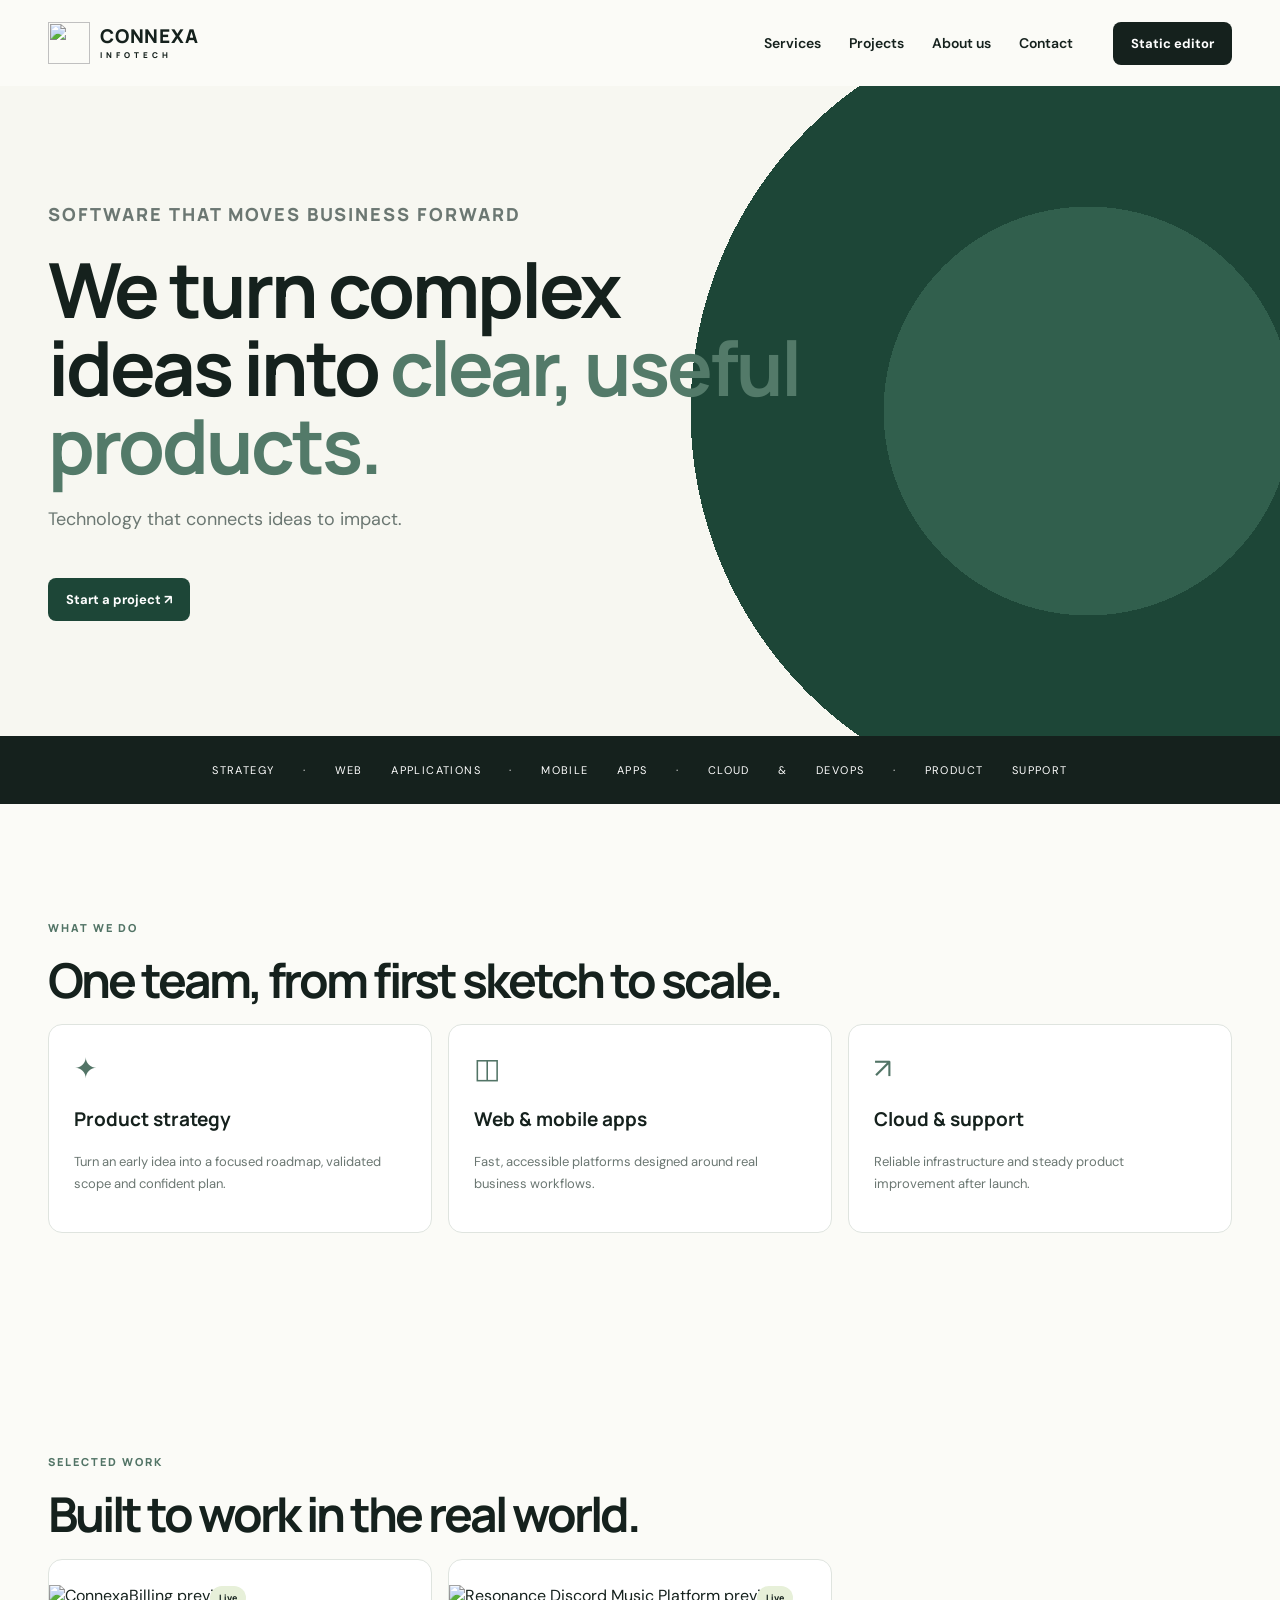
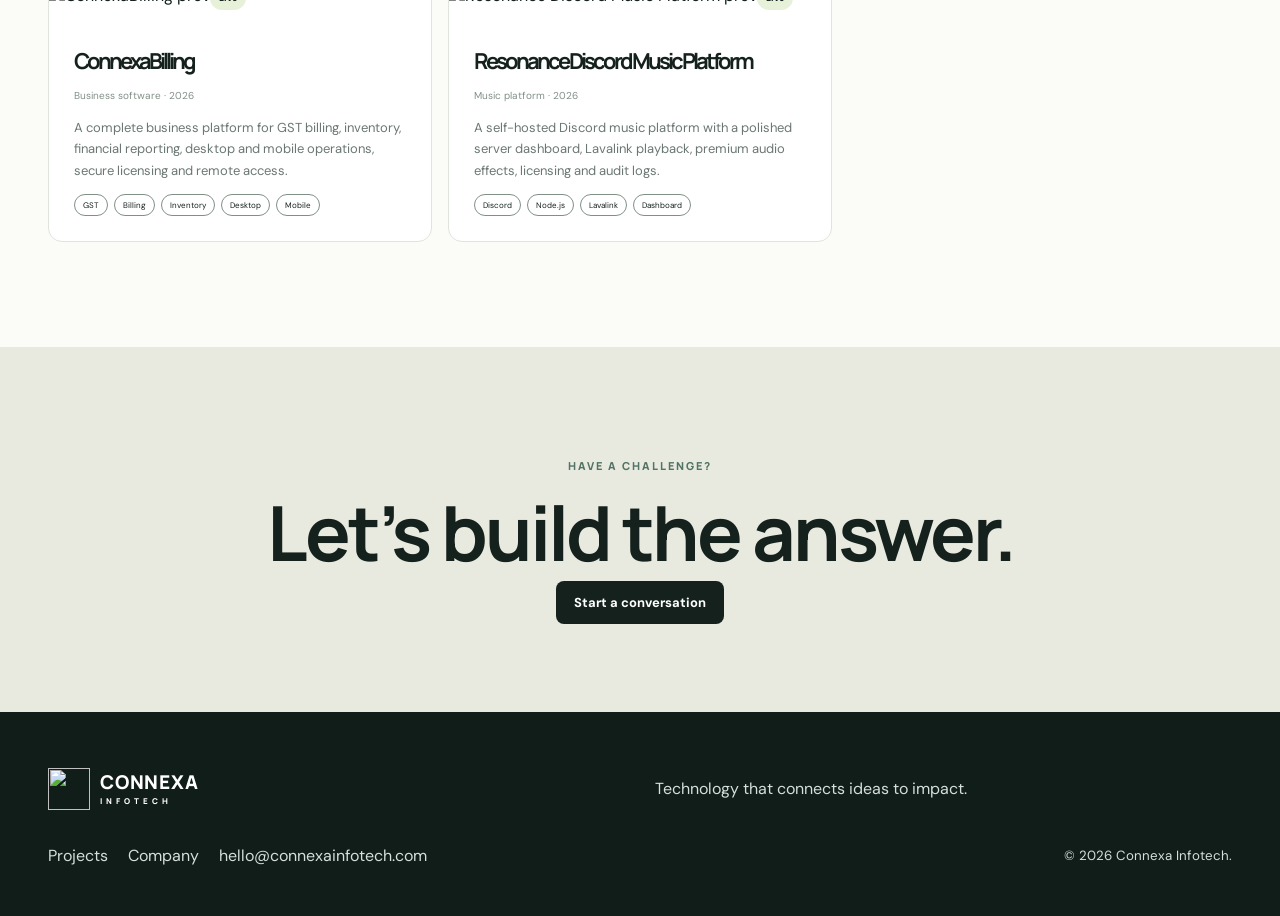
==== index.html @ 2c9c6ef6 "Add files via upload" ====
<!doctype html><html lang="en"><head><meta charset="utf-8"><meta name="viewport" content="width=device-width,initial-scale=1"><title>Connexa Infotech — Software built for momentum</title><meta name="description" content="Product strategy, web and mobile development, cloud engineering and dependable software support."><link rel="stylesheet" href="styles.css"></head><body data-page="home"><div id="nav"></div><main><section class="hero"><p class="kicker">SOFTWARE THAT MOVES BUSINESS FORWARD</p><h1>We turn complex ideas into <em>clear, useful products.</em></h1><p id="tagline"></p><a class="button" href="#contact">Start a project ↗</a></section><div class="ticker">STRATEGY · WEB APPLICATIONS · MOBILE APPS · CLOUD & DEVOPS · PRODUCT SUPPORT</div><section class="section" id="services"><p class="kicker">WHAT WE DO</p><h2>One team, from first sketch to scale.</h2><div class="services"><article><span>✦</span><h3>Product strategy</h3><p>Turn an early idea into a focused roadmap, validated scope and confident plan.</p></article><article><span>◫</span><h3>Web & mobile apps</h3><p>Fast, accessible platforms designed around real business workflows.</p></article><article><span>↗</span><h3>Cloud & support</h3><p>Reliable infrastructure and steady product improvement after launch.</p></article></div></section><section class="section"><p class="kicker">SELECTED WORK</p><h2>Built to work in the real world.</h2><div class="cards" id="featured"></div></section><section class="contact" id="contact"><p class="kicker">HAVE A CHALLENGE?</p><h2>Let’s build the answer.</h2><a class="button" href="mailto:hello@connexainfotech.com">Start a conversation</a></section></main><div id="footer"></div><script src="data.js"></script><script src="app.js"></script></body></html>
---- styles.css ----
@import url('https://fonts.googleapis.com/css2?family=DM+Sans:wght@400;500;600;700&family=Manrope:wght@600;700;800&display=swap');:root{--ink:#15211d;--green:#1d4637;--lime:#c9f34a;--paper:#fbfbf7;--muted:#6b7772;--line:#dfe4df}*{box-sizing:border-box}html{scroll-behavior:smooth}body{margin:0;background:var(--paper);color:var(--ink);font-family:'DM Sans',sans-serif}a{color:inherit}.nav{height:86px;display:flex;align-items:center;max-width:1240px;margin:auto;padding:0 28px;gap:40px}.brand{display:flex;align-items:center;text-decoration:none;font:800 19px/1 'Manrope';letter-spacing:.8px}.brand img{width:42px;height:42px;object-fit:contain;margin-right:10px}.brand small{display:block;font-size:8px;letter-spacing:4px;margin-top:5px}.nav nav{display:flex;gap:28px;margin-left:auto}.nav nav a{text-decoration:none;font-size:14px;font-weight:600}.navCta,.button{background:var(--ink);color:white;text-decoration:none;padding:13px 18px;border-radius:8px;font-size:13px;font-weight:700}.hero{min-height:650px;padding:95px max(28px,calc((100vw - 1184px)/2));background:radial-gradient(circle at 85% 50%,#315f4d 0 18%,#1d4637 18% 35%,transparent 35%),#f7f7f1}.kicker{font:800 11px 'Manrope';letter-spacing:2px;color:#527466}.hero h1,.pageHero h1,.section h2,.contact h2{font:700 clamp(46px,6vw,76px)/1.03 'Manrope';letter-spacing:-3px;max-width:760px;margin:20px 0}.hero h1 em{font-style:normal;color:#537a69}.hero>p{font-size:18px;color:var(--muted);max-width:600px;line-height:1.7}.hero .button{display:inline-block;margin-top:25px;background:var(--green)}.ticker{background:var(--ink);color:white;padding:27px;text-align:center;word-spacing:24px;font-size:11px;letter-spacing:1.4px}.section{max-width:1240px;margin:auto;padding:105px 28px}.section h2{font-size:48px}.services,.cards,.people{display:grid;grid-template-columns:repeat(3,1fr);gap:16px}.services article,.projectCard,.people article{background:white;border:1px solid var(--line);border-radius:14px;padding:25px}.services article span{font-size:28px;color:#527466}.services h3{font:700 19px 'Manrope'}.services p,.projectCard p,.people p{color:var(--muted);line-height:1.65;font-size:13px}.projectCard{overflow:hidden}.projectCard>img{width:calc(100% + 50px);height:220px;object-fit:cover;margin:-25px -25px 22px}.status{display:inline-block;background:#e7f0d9;padding:6px 9px;border-radius:20px;font-size:9px;font-weight:700}.projectCard h2{font:700 22px 'Manrope';margin:18px 0 7px}.projectCard time{font-size:10px;color:#819087}.tags{display:flex;gap:6px;flex-wrap:wrap}.tags span{font-size:8px;border:1px solid #819087;border-radius:20px;padding:5px 8px}.contact{text-align:center;padding:100px 25px;background:#e8eadf}.contact h2{max-width:none}.pageHero{padding:85px max(28px,calc((100vw - 1184px)/2));background:#f1f1e9}.pageHero h1{font-size:64px}.pageHero p{max-width:650px;color:var(--muted);line-height:1.7}.avatar{height:210px;border-radius:10px;background:#d8e5df;display:grid;place-items:center;font:700 42px 'Manrope';color:#315548}.a1{background:#ded9cb}.a2{background:#cfe5b4}.a3{background:#d2dce8}.people h3{font:700 15px 'Manrope';margin-bottom:4px}.people span{font-size:10px;color:var(--muted)}footer{background:#101d19;color:#d6dfda;padding:50px max(28px,calc((100vw - 1184px)/2));display:grid;grid-template-columns:1fr 1fr;gap:30px;align-items:center}footer>div{display:flex;gap:20px}footer a{text-decoration:none}footer>small{text-align:right}.inverse{color:white}.editor{max-width:1050px;margin:30px auto 80px;padding:0 24px}.notice{background:#eef5df;border:1px solid #d6e5b4;border-radius:12px;padding:18px;line-height:1.6}.editorGrid{display:grid;grid-template-columns:1fr 1fr;gap:14px}.panel{background:white;border:1px solid var(--line);border-radius:14px;padding:22px}.panel h2{font:700 20px 'Manrope'}.panel label{display:block;font-size:11px;font-weight:700;margin:13px 0}.panel input,.panel textarea{display:block;width:100%;margin-top:6px;padding:11px;border:1px solid var(--line);border-radius:7px;font:13px 'DM Sans'}.panel textarea{min-height:85px}.actions{display:flex;gap:8px;flex-wrap:wrap}.actions button,.actions label{border:0;background:var(--green);color:white;border-radius:7px;padding:11px 14px;font-weight:700;cursor:pointer}.actions .light{background:#e9eee9;color:var(--ink)}@media(max-width:800px){.nav nav{display:none}.services,.cards,.people,.editorGrid{grid-template-columns:1fr}.pageHero h1{font-size:45px}footer{grid-template-columns:1fr}footer>small{text-align:left}}
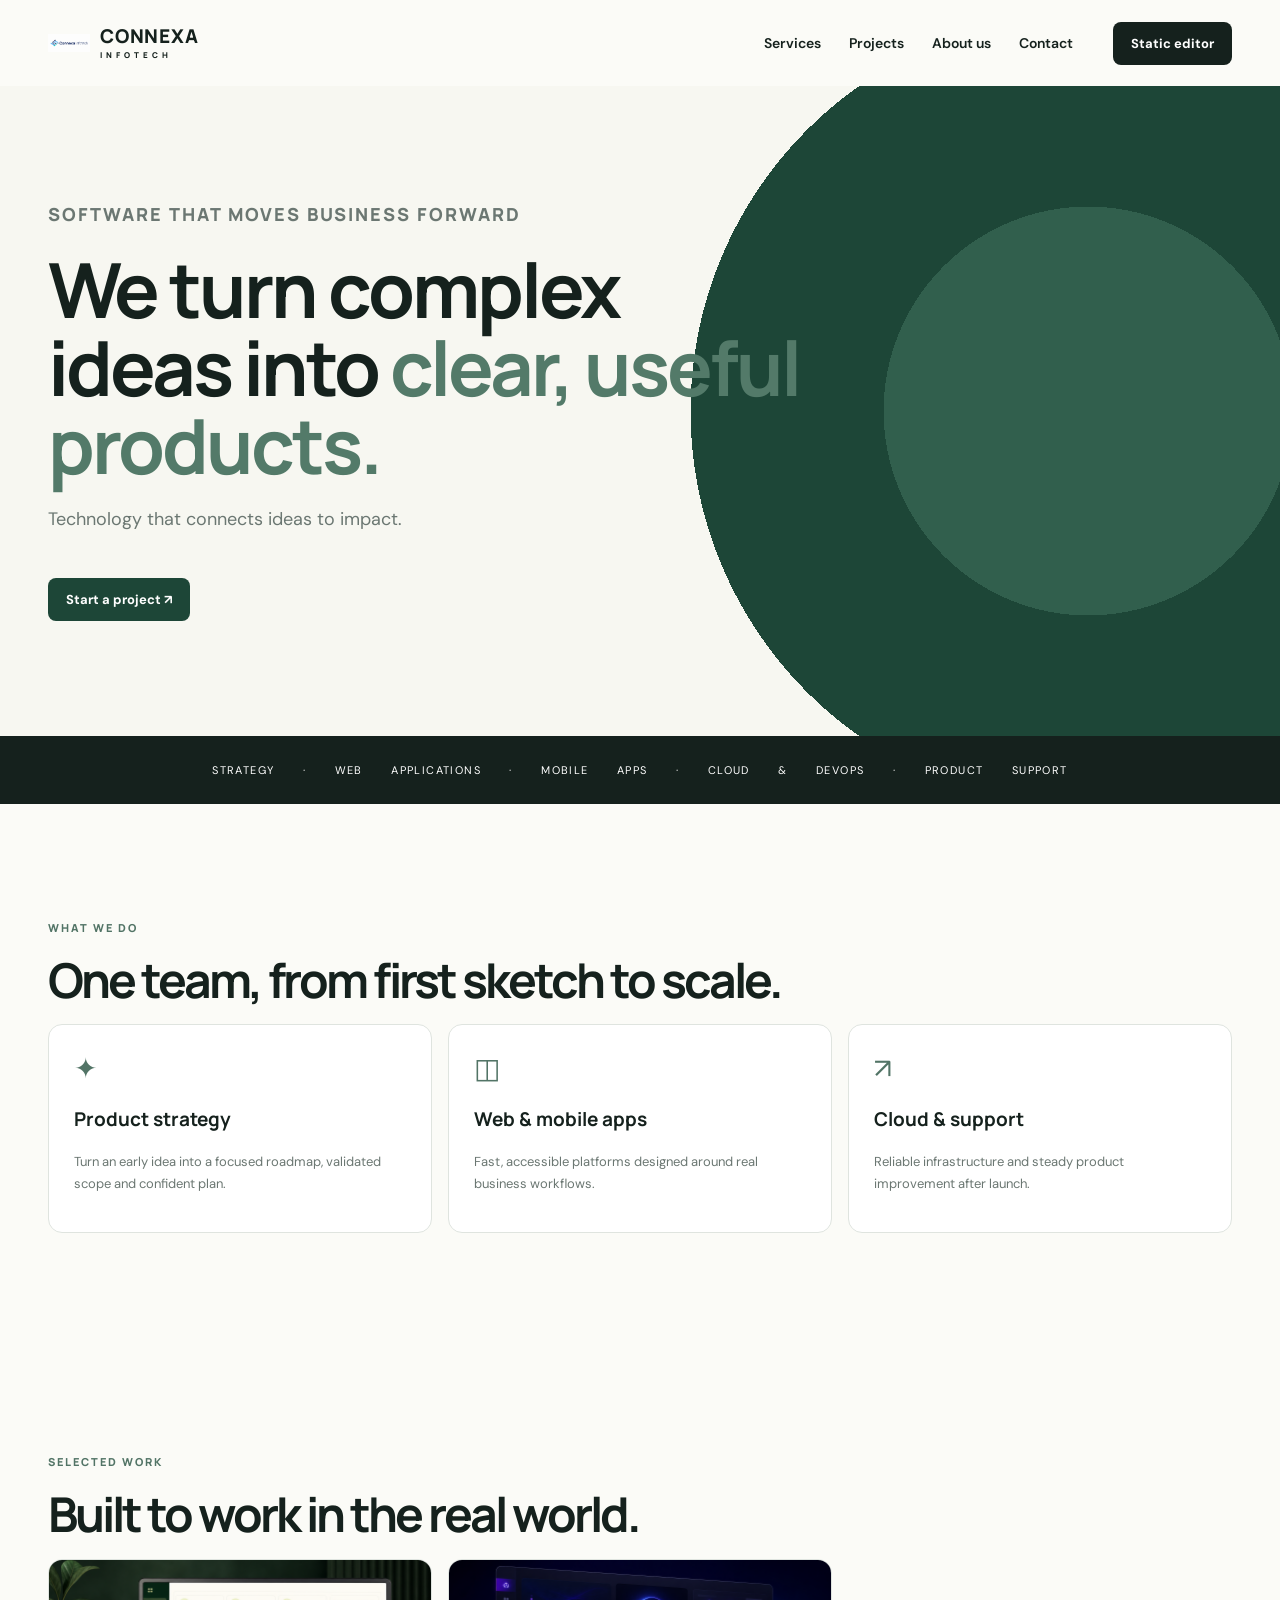
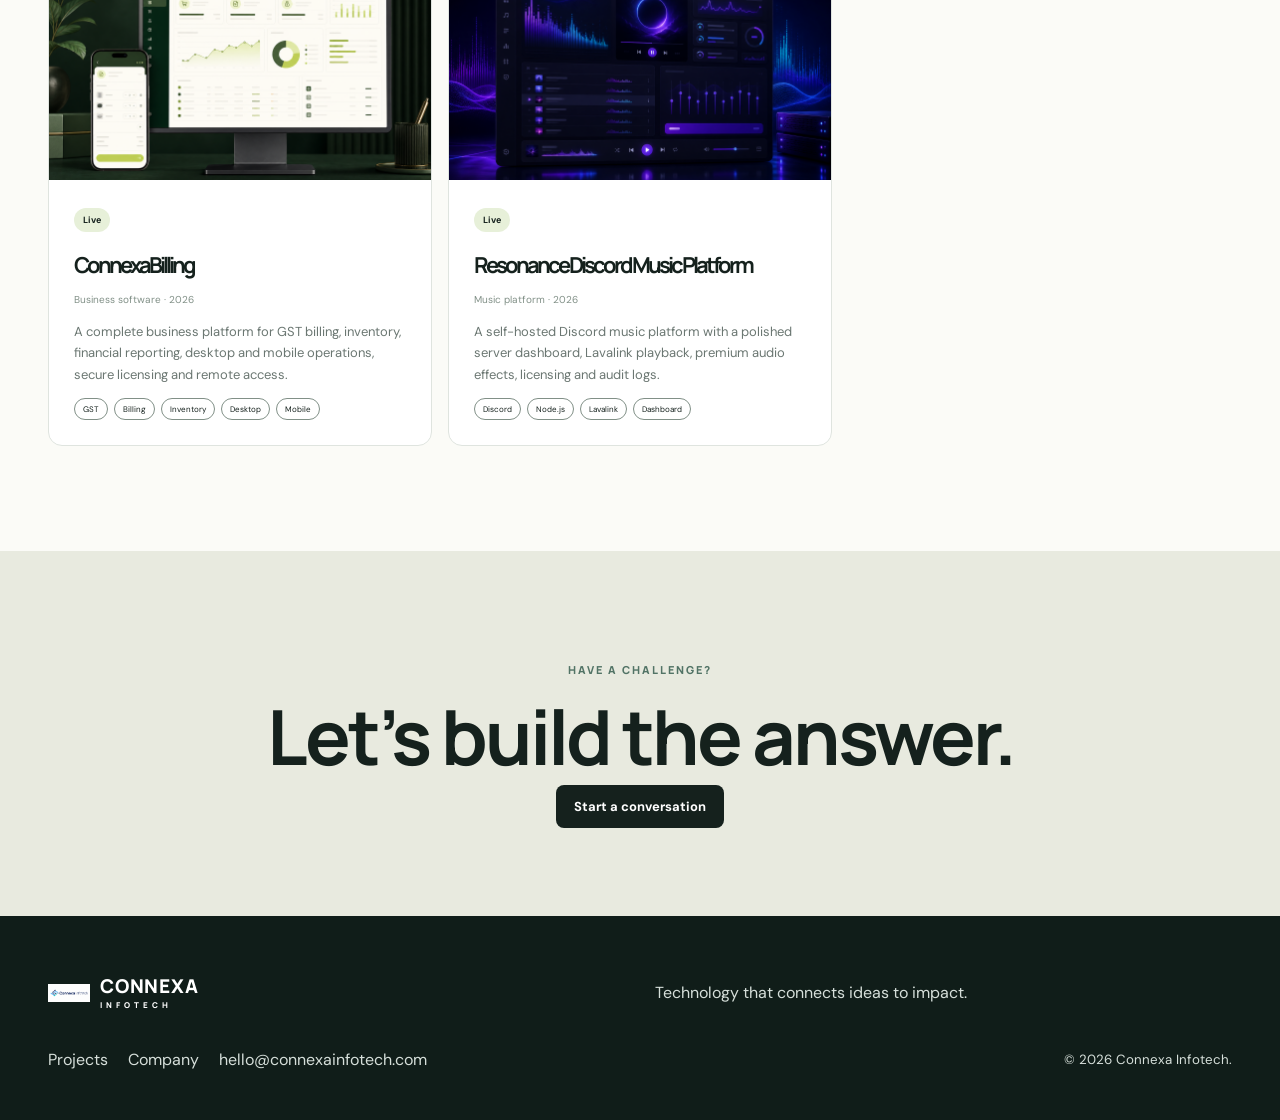
==== commit f77bc8bb: "Add Facebook domain verification meta tag Added Facebook domain verification meta tag for tracking." ====
--- a/index.html
+++ b/index.html
@@ -1 +1 @@
-<!doctype html><html lang="en"><head><meta charset="utf-8"><meta name="viewport" content="width=device-width,initial-scale=1"><title>Connexa Infotech — Software built for momentum</title><meta name="description" content="Product strategy, web and mobile development, cloud engineering and dependable software support."><link rel="stylesheet" href="styles.css"></head><body data-page="home"><div id="nav"></div><main><section class="hero"><p class="kicker">SOFTWARE THAT MOVES BUSINESS FORWARD</p><h1>We turn complex ideas into <em>clear, useful products.</em></h1><p id="tagline"></p><a class="button" href="#contact">Start a project ↗</a></section><div class="ticker">STRATEGY · WEB APPLICATIONS · MOBILE APPS · CLOUD & DEVOPS · PRODUCT SUPPORT</div><section class="section" id="services"><p class="kicker">WHAT WE DO</p><h2>One team, from first sketch to scale.</h2><div class="services"><article><span>✦</span><h3>Product strategy</h3><p>Turn an early idea into a focused roadmap, validated scope and confident plan.</p></article><article><span>◫</span><h3>Web & mobile apps</h3><p>Fast, accessible platforms designed around real business workflows.</p></article><article><span>↗</span><h3>Cloud & support</h3><p>Reliable infrastructure and steady product improvement after launch.</p></article></div></section><section class="section"><p class="kicker">SELECTED WORK</p><h2>Built to work in the real world.</h2><div class="cards" id="featured"></div></section><section class="contact" id="contact"><p class="kicker">HAVE A CHALLENGE?</p><h2>Let’s build the answer.</h2><a class="button" href="mailto:hello@connexainfotech.com">Start a conversation</a></section></main><div id="footer"></div><script src="data.js"></script><script src="app.js"></script></body></html>
+<!doctype html><html lang="en"><head><meta charset="utf-8"><meta name="viewport" content="width=device-width,initial-scale=1"><title>Connexa Infotech — Software built for momentum</title><meta name="description" content="Product strategy, web and mobile development, cloud engineering and dependable software support."><link rel="stylesheet" href="styles.css"><meta name="facebook-domain-verification" content="iai6fq6mllq4f5l3mg0qwxl21ucczi" /></head><body data-page="home"><div id="nav"></div><main><section class="hero"><p class="kicker">SOFTWARE THAT MOVES BUSINESS FORWARD</p><h1>We turn complex ideas into <em>clear, useful products.</em></h1><p id="tagline"></p><a class="button" href="#contact">Start a project ↗</a></section><div class="ticker">STRATEGY · WEB APPLICATIONS · MOBILE APPS · CLOUD & DEVOPS · PRODUCT SUPPORT</div><section class="section" id="services"><p class="kicker">WHAT WE DO</p><h2>One team, from first sketch to scale.</h2><div class="services"><article><span>✦</span><h3>Product strategy</h3><p>Turn an early idea into a focused roadmap, validated scope and confident plan.</p></article><article><span>◫</span><h3>Web & mobile apps</h3><p>Fast, accessible platforms designed around real business workflows.</p></article><article><span>↗</span><h3>Cloud & support</h3><p>Reliable infrastructure and steady product improvement after launch.</p></article></div></section><section class="section"><p class="kicker">SELECTED WORK</p><h2>Built to work in the real world.</h2><div class="cards" id="featured"></div></section><section class="contact" id="contact"><p class="kicker">HAVE A CHALLENGE?</p><h2>Let’s build the answer.</h2><a class="button" href="mailto:hello@connexainfotech.com">Start a conversation</a></section></main><div id="footer"></div><script src="data.js"></script><script src="app.js"></script></body></html>
